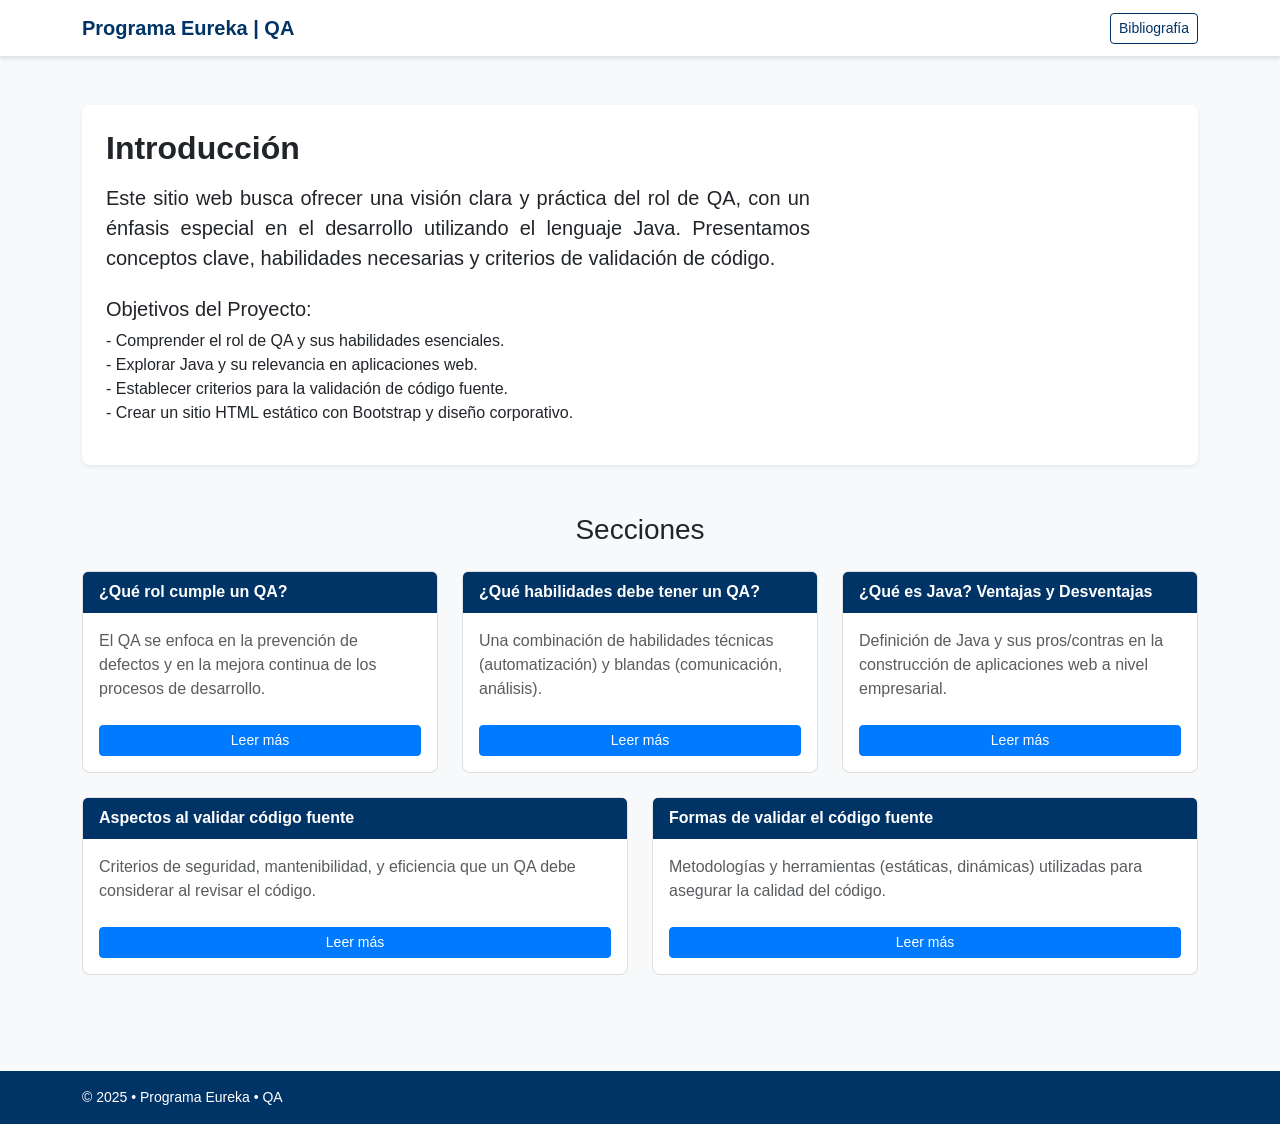
==== index.html @ c0836830 "Semana 1 V 1.0" ====
<!DOCTYPE html>
<html lang="es">
<head>
    <title>Programa Eureka | QA </title>
    <meta charset="UTF-8">
    <meta name="viewport" content="width=device-width, initial-scale=1.0">
    <link href="https://cdn.jsdelivr.net/npm/bootstrap@5.3.8/dist/css/bootstrap.min.css" rel="stylesheet" xintegrity="sha384-sRIl4kxILFvY47J16cr9ZwB07vP4J8+LH7qKQnuqkuIAvNWLzeN8tE5YBujZqJLB" crossorigin="anonymous">
    <link rel="stylesheet" href="https://cdnjs.cloudflare.com/ajax/libs/font-awesome/6.0.0-beta3/css/all.min.css">
    <link rel="stylesheet" href="style.css">
</head>
<body>
<nav class="navbar navbar-expand-lg border-bottom">
    <div class="container">
        <a class="navbar-brand fw-semibold" href="index.html">Programa Eureka | QA</a>
        <div class="d-flex gap-2">
            <a class="btn btn-outline-primary btn-sm" href="ref.html">Bibliografía</a>
        </div>
    </div>
</nav>

<main class="container py-5">
    <header class="mb-5 p-4 bg-white rounded-3 shadow-sm">
        <div class="row align-items-center">
            <div class="col-md-8">
                <h1 class="h2 mb-3 fw-bold">Introducción</h1>
                <p class="lead text-justify">Este sitio web busca ofrecer una visión clara y práctica del rol de QA, con un énfasis especial en el desarrollo utilizando el lenguaje Java. Presentamos conceptos clave, habilidades necesarias y criterios de validación de código.</p>
                <h2 class="h5 mt-4">Objetivos del Proyecto:</h2>
                <ul class="list-unstyled">
                    <li>- Comprender el rol de QA y sus habilidades esenciales.</li>
                    <li>- Explorar Java y su relevancia en aplicaciones web.</li>
                    <li>- Establecer criterios para la validación de código fuente.</li>
                    <li>- Crear un sitio HTML estático con Bootstrap y diseño corporativo.</li>
                </ul>
            </div>
        </div>
    </header>

    <h2 class="h3 mb-4 text-center">Secciones</h2>
    <div class="row g-4">
        
        <div class="col-sm-6 col-lg-4">
            <div class="card h-100">
                <div class="card-header">¿Qué rol cumple un QA?</div>
                <div class="card-body d-flex flex-column">
                    <p class="card-text text-muted">El QA se enfoca en la prevención de defectos y en la mejora continua de los procesos de desarrollo.</p>
                    <div class="mt-auto pt-2">
                        <a href="p1.html" class="btn btn-primary btn-sm w-100">Leer más</a>
                    </div>
                </div>
            </div>
        </div>

        <div class="col-sm-6 col-lg-4">
            <div class="card h-100">
                <div class="card-header">¿Qué habilidades debe tener un QA?</div>
                <div class="card-body d-flex flex-column">
                    <p class="card-text text-muted">Una combinación de habilidades técnicas (automatización) y blandas (comunicación, análisis).</p>
                    <div class="mt-auto pt-2">
                        <a href="p2.html" class="btn btn-primary btn-sm w-100">Leer más</a>
                    </div>
                </div>
            </div>
        </div>

        <div class="col-sm-12 col-lg-4">
            <div class="card h-100">
                <div class="card-header">¿Qué es Java? Ventajas y Desventajas</div>
                <div class="card-body d-flex flex-column">
                    <p class="card-text text-muted">Definición de Java y sus pros/contras en la construcción de aplicaciones web a nivel empresarial.</p>
                    <div class="mt-auto pt-2">
                        <a href="p3.html" class="btn btn-primary btn-sm w-100">Leer más</a>
                    </div>
                </div>
            </div>
        </div>

        <div class="col-sm-6 col-lg-6">
            <div class="card h-100">
                <div class="card-header">Aspectos al validar código fuente</div>
                <div class="card-body d-flex flex-column">
                    <p class="card-text text-muted">Criterios de seguridad, mantenibilidad, y eficiencia que un QA debe considerar al revisar el código.</p>
                    <div class="mt-auto pt-2">
                        <a href="p4.html" class="btn btn-primary btn-sm w-100">Leer más</a>
                    </div>
                </div>
            </div>
        </div>

        
        <div class="col-sm-6 col-lg-6">
            <div class="card h-100">
                <div class="card-header">Formas de validar el código fuente</div>
                <div class="card-body d-flex flex-column">
                    <p class="card-text text-muted">Metodologías y herramientas (estáticas, dinámicas) utilizadas para asegurar la calidad del código.</p>
                    <div class="mt-auto pt-2">
                        <a href="p5.html" class="btn btn-primary btn-sm w-100">Leer más</a>
                    </div>
                </div>
            </div>
        </div>

    </div>
</main>

<footer class="py-3 mt-5">
    <div class="container d-flex flex-column flex-md-row justify-content-between align-items-center">
        <small class="mb-2 mb-md-0">&copy; 2025 • Programa Eureka • QA</small>
    </div>
</footer>
    
<script src="https://cdn.jsdelivr.net/npm/bootstrap@5.3.8/dist/js/bootstrap.bundle.min.js" xintegrity="sha384-FKyoEForCGlyvwx9Hj09JcYn3nv7wiPVlz7YYwJrWVcXK/BmnVDxM+D2scQbITxI" crossorigin="anonymous"></script>

</body>
</html>
---- style.css ----
:root {
    --it-navy: #003366; /* Azul Marino - Color principal/oscuro */
    --it-blue: #007bff; /* Azul - Color de acento/enlaces */
    --it-bg-light: #F8F9FA; /* Fondo base claro */
    --it-text-dark: #212529; /* Texto oscuro */
}

/* 2. Estilos Globales y de Tipografía */
body {
    font-family: 'Inter', sans-serif;
    background-color: var(--it-bg-light);
    color: var(--it-text-dark);
}

h1, h2, h3, h4 {
    color: var(--it-navy);
}

/* 3. Navbar */
.navbar {
    background-color: white !important;
    box-shadow: 0 2px 4px rgba(0,0,0,.1);
}

.navbar-brand {
    color: var(--it-navy) !important;
    font-weight: 700;
}

/* 4. Botones y Elementos Interactivos */
.btn-outline-primary {
    color: var(--it-navy);
    border-color: var(--it-navy);
}

.btn-outline-primary:hover {
    color: white;
    background-color: var(--it-navy);
    border-color: var(--it-navy);
}

.btn-primary {
    background-color: var(--it-blue);
    border-color: var(--it-blue);
    font-weight: 500;
}

.btn-primary:hover {
    background-color: var(--it-navy);
    border-color: var(--it-navy);
}

/* 5. Tarjetas (Cards) */
.card {
    border: 1px solid rgba(0, 0, 0, 0.125);
    border-radius: 0.5rem;
    transition: box-shadow 0.2s;
}

.card:hover {
    box-shadow: 0 0.25rem 0.5rem rgba(0,0,0,.15);
}

.card-header {
    background-color: var(--it-navy);
    color: white;
    font-weight: 600;
    border-bottom: 1px solid var(--it-navy);
}

/* 6. Header de Contenido (en páginas internas) */
.page-header {
    background-color: var(--it-navy);
    color: white;
    padding: 2rem 1rem;
    margin-bottom: 2rem;
    border-radius: 0.5rem;
}

.page-header h1 {
    color: white;
    font-weight: 700;
}

/* 7. Footer */
footer {
    background-color: var(--it-navy);
    color: white;
}

/* Utilidades adicionales */
.icon-qa {
    color: var(--it-blue);
    margin-right: 0.5rem;
}

.text-justify {
    text-align: justify;
}
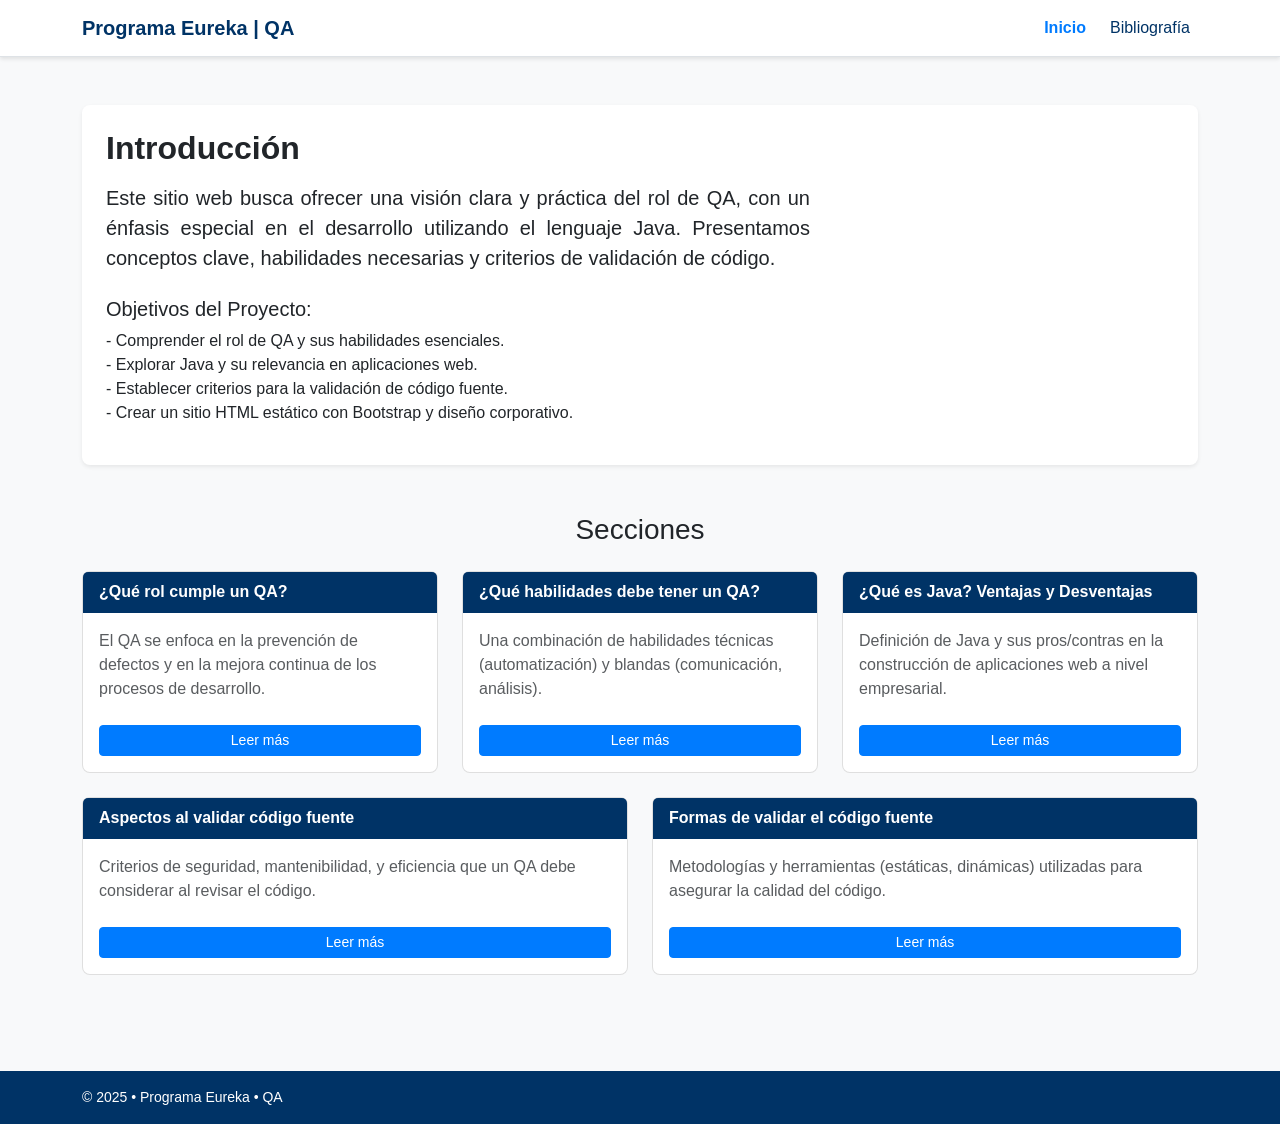
==== commit a356f1cb: "Integrate Bootstrap navigation and assets" ====
--- a/index.html
+++ b/index.html
@@ -4,16 +4,27 @@
     <title>Programa Eureka | QA </title>
     <meta charset="UTF-8">
     <meta name="viewport" content="width=device-width, initial-scale=1.0">
-    <link href="https://cdn.jsdelivr.net/npm/bootstrap@5.3.8/dist/css/bootstrap.min.css" rel="stylesheet" xintegrity="sha384-sRIl4kxILFvY47J16cr9ZwB07vP4J8+LH7qKQnuqkuIAvNWLzeN8tE5YBujZqJLB" crossorigin="anonymous">
+    <link href="https://cdn.jsdelivr.net/npm/bootstrap@5.3.3/dist/css/bootstrap.min.css" rel="stylesheet" integrity="sha384-QWTKZyjpPEjISv5WaRU9OFeRpok6YctnYmDr5pNlyT2bRjXh0JMhjY6hW+ALEwIH" crossorigin="anonymous">
     <link rel="stylesheet" href="https://cdnjs.cloudflare.com/ajax/libs/font-awesome/6.0.0-beta3/css/all.min.css">
     <link rel="stylesheet" href="style.css">
 </head>
 <body>
-<nav class="navbar navbar-expand-lg border-bottom">
+<nav class="navbar navbar-expand-lg border-bottom navbar-light bg-white">
     <div class="container">
         <a class="navbar-brand fw-semibold" href="index.html">Programa Eureka | QA</a>
-        <div class="d-flex gap-2">
-            <a class="btn btn-outline-primary btn-sm" href="ref.html">Bibliografía</a>
+        <button class="navbar-toggler" type="button" data-bs-toggle="collapse" data-bs-target="#mainNavbar"
+            aria-controls="mainNavbar" aria-expanded="false" aria-label="Alternar navegación">
+            <span class="navbar-toggler-icon"></span>
+        </button>
+        <div class="collapse navbar-collapse justify-content-end" id="mainNavbar">
+            <ul class="navbar-nav align-items-lg-center gap-lg-2">
+                <li class="nav-item">
+                    <a class="nav-link active" aria-current="page" href="index.html">Inicio</a>
+                </li>
+                <li class="nav-item">
+                    <a class="nav-link" href="ref.html">Bibliografía</a>
+                </li>
+            </ul>
         </div>
     </div>
 </nav>
@@ -107,8 +118,8 @@
         <small class="mb-2 mb-md-0">&copy; 2025 • Programa Eureka • QA</small>
     </div>
 </footer>
-    
-<script src="https://cdn.jsdelivr.net/npm/bootstrap@5.3.8/dist/js/bootstrap.bundle.min.js" xintegrity="sha384-FKyoEForCGlyvwx9Hj09JcYn3nv7wiPVlz7YYwJrWVcXK/BmnVDxM+D2scQbITxI" crossorigin="anonymous"></script>
+
+<script src="https://cdn.jsdelivr.net/npm/bootstrap@5.3.3/dist/js/bootstrap.bundle.min.js" integrity="sha384-YvpcrYf0tY3lHB60NNkmXc5s9fDVZLESaAA55NDzOxhy9GkcIdslK1eN7N6jIeHz" crossorigin="anonymous"></script>
 
 </body>
-</html>+</html>
--- a/style.css
+++ b/style.css
@@ -25,6 +25,29 @@
 .navbar-brand {
     color: var(--it-navy) !important;
     font-weight: 700;
+}
+
+.navbar-nav .nav-link {
+    color: var(--it-navy);
+    font-weight: 500;
+}
+
+.navbar-nav .nav-link:hover,
+.navbar-nav .nav-link:focus {
+    color: var(--it-blue);
+}
+
+.navbar-nav .nav-link.active {
+    color: var(--it-blue);
+    font-weight: 600;
+}
+
+.navbar-toggler {
+    border-color: rgba(0, 51, 102, 0.25);
+}
+
+.navbar-toggler:focus {
+    box-shadow: 0 0 0 0.25rem rgba(0, 123, 255, 0.25);
 }
 
 /* 4. Botones y Elementos Interactivos */
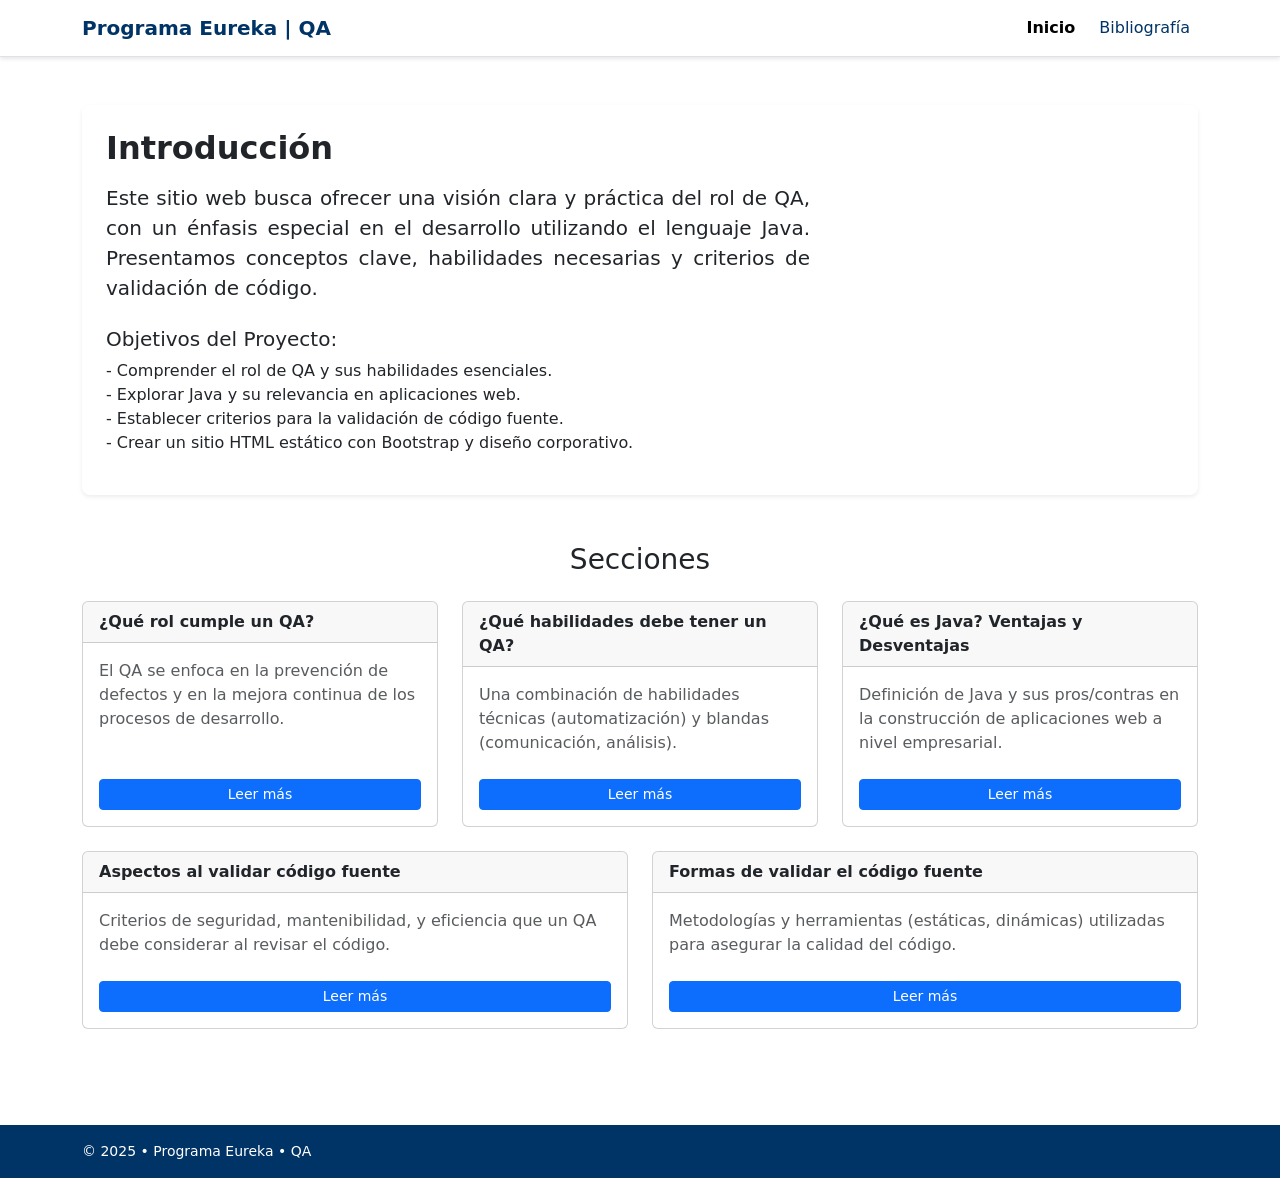
==== commit 8326effc: "index.html" ====
--- a/index.html
+++ b/index.html
@@ -7,7 +7,9 @@
     <link href="https://cdn.jsdelivr.net/npm/bootstrap@5.3.3/dist/css/bootstrap.min.css" rel="stylesheet" integrity="sha384-QWTKZyjpPEjISv5WaRU9OFeRpok6YctnYmDr5pNlyT2bRjXh0JMhjY6hW+ALEwIH" crossorigin="anonymous">
     <link rel="stylesheet" href="https://cdnjs.cloudflare.com/ajax/libs/font-awesome/6.0.0-beta3/css/all.min.css">
     <link rel="stylesheet" href="style.css">
+    <link href="https://cdn.jsdelivr.net/npm/bootstrap@5.3.3/dist/css/bootstrap.min.css" rel="stylesheet">
 </head>
+    <script src="https://cdn.jsdelivr.net/npm/bootstrap@5.3.3/dist/js/bootstrap.bundle.min.js"></script>
 <body>
 <nav class="navbar navbar-expand-lg border-bottom navbar-light bg-white">
     <div class="container">
